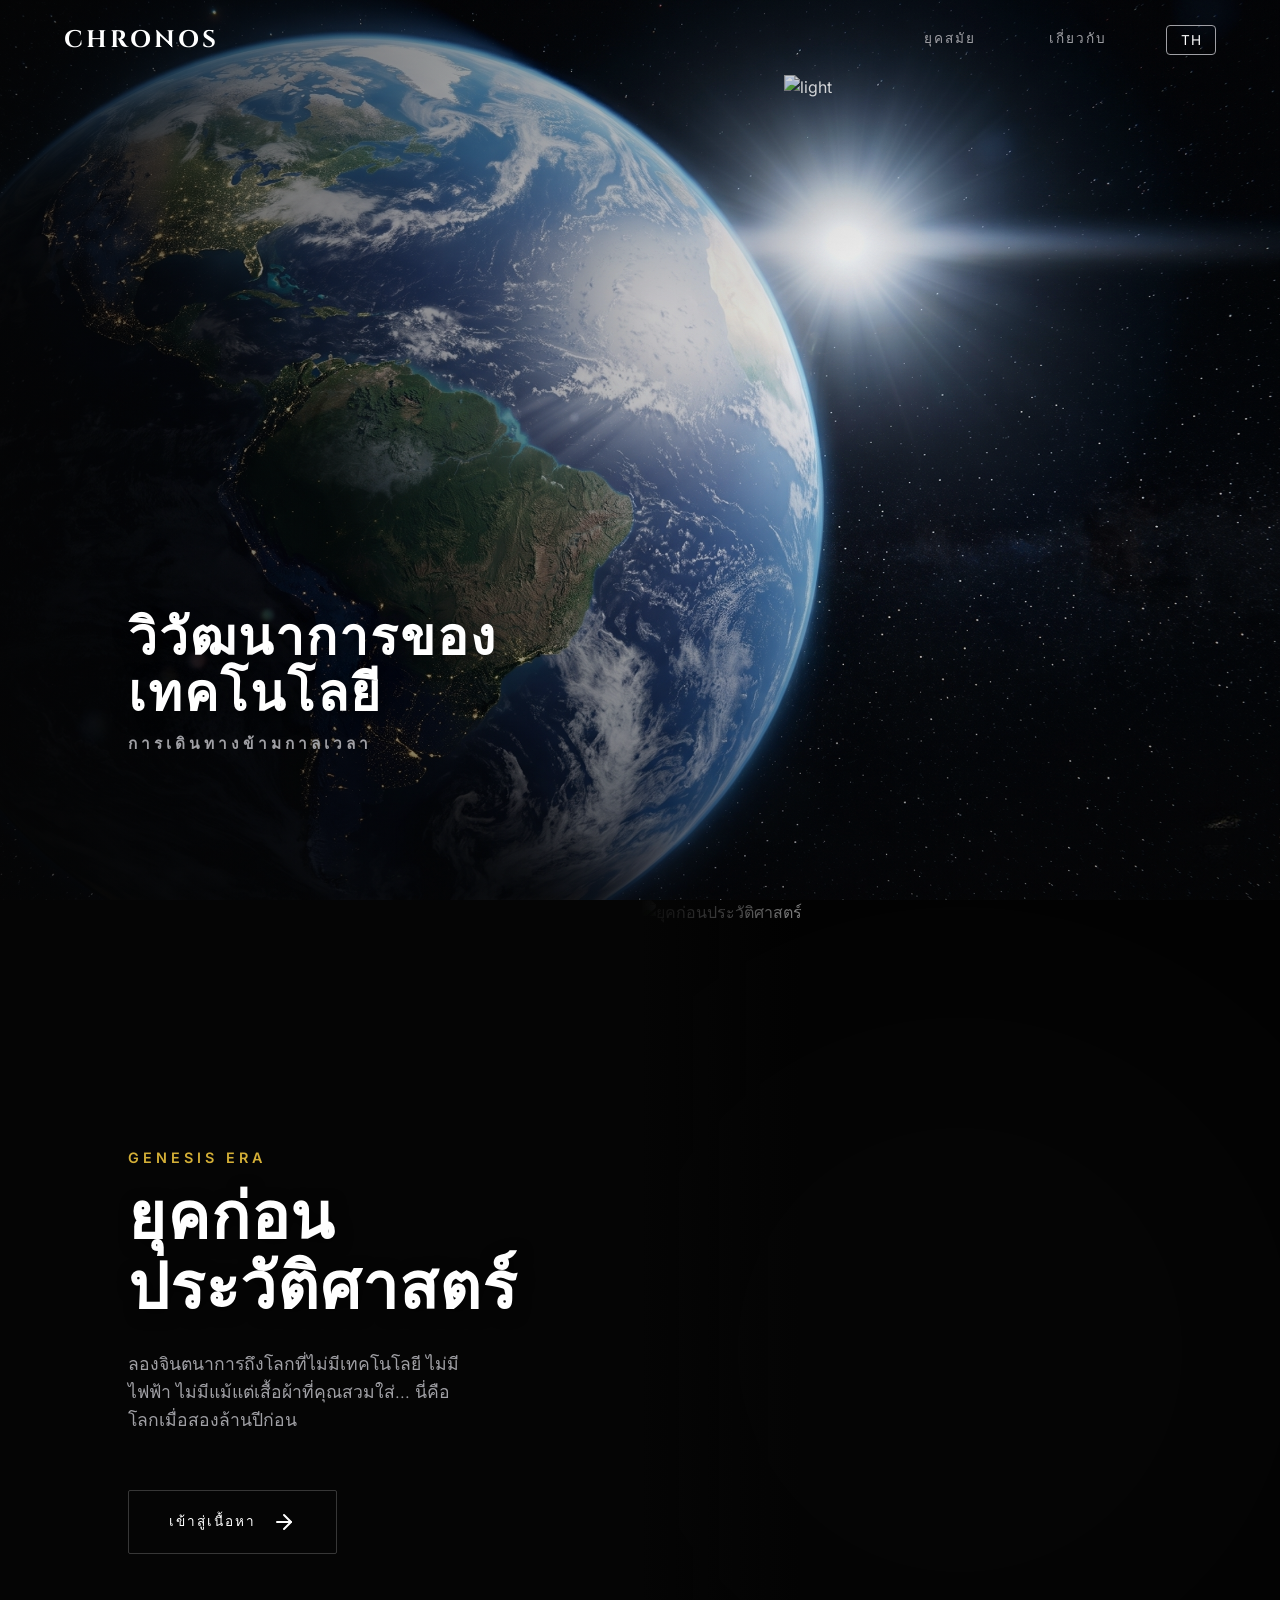
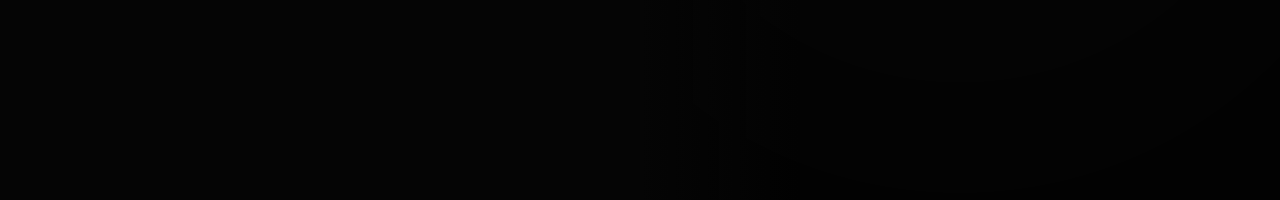
==== index.html @ e3b9368b "Update: Restructured the whole project and cleaned up code" ====
<!DOCTYPE html>
<html lang="en">

<head>
    <meta charset="UTF-8">
    <meta name="viewport" content="width=device-width, initial-scale=1.0">
    <title>CHRONOS - Advanced Parallax Eras</title>

    <!-- Google Fonts: Cinzel for headings, Inter for body text -->
    <link rel="preconnect" href="https://fonts.googleapis.com">
    <link rel="preconnect" href="https://fonts.gstatic.com" crossorigin>
    <link href="https://fonts.googleapis.com/css2?family=Cinzel:wght@400;700&family=Inter:wght@300;400;600&display=swap"
        rel="stylesheet">

    <!-- CSS Linking -->
    <link rel="stylesheet" href="css/global.css">
    <link rel="stylesheet" href="css/index.css">
</head>

<body>
    <!-- Navbar -->
    <nav class="navbar">
        <!-- Left Side: Logo -->
        <div class="nav-left">
            <a href="#" class="logo" id="nav-logo">CHRONOS</a>
        </div>

        <!-- Right Side: Links & Controls -->
        <div class="nav-right">
            <ul class="nav-links">
                <li><a href="#" class="active" id="nav-eras">Eras</a></li>
                <li><a href="#" id="nav-about">About</a></li>
            </ul>
            <!-- Language Switcher -->
            <button id="lang-toggle" class="control-btn" aria-label="Toggle Language">
                <span id="lang-text">TH</span>
            </button>
        </div>
    </nav>

    <!-- App Container for Global Scroll Translate -->
    <div id="app-container" class="app-container">

        <!-- Hero Section -->
        <header class="hero-section" id="hero">
            <div class="hero-overlay"></div>

            <!-- Light Effect Layer -->
            <div class="light-container">
                <img src="assets/img/light.png" class="light-layer" alt="light">
            </div>

            <div class="hero-content">
                <h1 class="hero-title" id="hero-title">The Evolution of Technology</h1>
                <p class="hero-subtitle" id="hero-subtitle">A Journey Through Time</p>
            </div>
        </header>

        <!-- Main Split-Screen Layout -->
        <main class="split-layout">

            <!-- Left Side: Dynamic Text Content -->
            <section class="content-left">
                <div class="text-container" id="text-container">
                    <h3 class="era-category" id="era-category"></h3>
                    <h1 class="era-title" id="era-title"></h1>
                    <p class="era-description" id="era-description"></p>
                    <a href="#" class="btn-primary" id="era-link">
                        <span>Enter Chapter</span>
                        <svg width="24" height="24" viewBox="0 0 24 24" fill="none" stroke="currentColor"
                            stroke-width="2" stroke-linecap="round" stroke-linejoin="round">
                            <line x1="5" y1="12" x2="19" y2="12"></line>
                            <polyline points="12 5 19 12 12 19"></polyline>
                        </svg>
                    </a>
                </div>
            </section>

            <!-- Right Side: Scrollable Image Slider Container -->
            <section class="content-right" id="slider-container">
                <div class="slider-track" id="slider-track">
                    <!-- Images will be dynamically injected here via JavaScript -->
                </div>
            </section>

        </main>
    </div>

    <!-- JS Linking -->
    <script src="js/main.js"></script>
</body>

</html>
---- css/global.css ----
@import url('https://fonts.googleapis.com/css2?family=Cinzel:wght@400;700&family=Inter:wght@300;400;600&display=swap');

:root {
    /* Color Palette - Permanent Dark Mode */
    --bg-color: #050505;
    --text-primary: #ffffff;
    --text-secondary: #a0a0a5;
    
    /* Dynamic Era Theme Color */
    --era-color: #d4af37; /* Default Gold */
    --accent-color: var(--era-color);
    --accent-hover: #f3e5ab;
    
    --nav-bg: rgba(5, 5, 5, 0.9);

    /* Typography */
    --font-heading: 'Cinzel', serif;
    --font-body: 'Inter', sans-serif;

    /* Layout */
    --nav-height: 80px;
}

* {
    margin: 0;
    padding: 0;
    box-sizing: border-box;
}

body {
    background-color: var(--bg-color);
    color: var(--text-primary);
    font-family: var(--font-body);
    overflow: hidden;
    /* Prevent body scroll entirely */
    line-height: 1.6;
    -webkit-font-smoothing: antialiased;
    transition: background-color 0.5s ease, color 0.5s ease;
}

/* Minimal Navbar */
.navbar {
    position: fixed;
    top: 0;
    left: 0;
    width: 100%;
    height: var(--nav-height);
    display: flex;
    justify-content: space-between;
    align-items: center;
    padding: 0 5%;
    z-index: 100;
    background: transparent;
}

.nav-left {
    display: flex;
    align-items: center;
}

.logo {
    font-family: var(--font-heading);
    font-size: 1.5rem;
    font-weight: 700;
    letter-spacing: 3px;
    color: var(--text-primary);
    text-transform: uppercase;
    text-decoration: none;
}

.nav-links {
    display: flex;
    list-style: none;
    gap: 3rem;
}

/* Navbar Controls (Theme, Lang) */
.nav-right {
    display: flex;
    align-items: center;
    gap: 3rem;
}

.control-btn {
    background: none;
    border: 1px solid var(--text-secondary);
    color: var(--text-primary);
    cursor: pointer;
    font-family: var(--font-body);
    font-size: 0.85rem;
    padding: 0.4rem 0.8rem;
    border-radius: 4px;
    display: flex;
    align-items: center;
    justify-content: center;
    transition: color 0.3s ease, background-color 0.3s ease, border-color 0.3s ease, opacity 0.3s ease;
    text-transform: uppercase;
    letter-spacing: 1px;
}

#lang-toggle {
    min-width: 50px;
    /* Lock width for TH/EN switch */
}

.control-btn:hover {
    border-color: var(--accent-color);
    color: var(--accent-color);
}

.control-btn svg {
    width: 18px;
    height: 18px;
    fill: currentColor;
}

.nav-links a {
    text-decoration: none;
    color: var(--text-secondary);
    font-size: 0.85rem;
    text-transform: uppercase;
    letter-spacing: 2px;
    transition: color 0.3s ease;
    position: relative;
    padding-bottom: 5px;

    /* Layout Lock */
    display: inline-flex;
    justify-content: center;
    align-items: center;
    min-width: 80px;
}

.nav-links a:hover,
.nav-links a.active {
    color: var(--accent-color);
}

.nav-links a::after {
    content: '';
    position: absolute;
    bottom: 0;
    left: 0;
    width: 0;
    height: 1px;
    background-color: var(--accent-color);
    transition: width 0.3s ease;
}

.nav-links a:hover::after,
.nav-links a.active::after {
    width: 100%;
}
---- css/index.css ----
/* App Container for Global Translate */
.app-container {
    width: 100vw;
    height: 100vh;
    will-change: transform;
    transition: transform 1s cubic-bezier(0.645, 0.045, 0.355, 1);
}

/* Hero Section */
.hero-section {
    width: 100vw;
    height: 100vh;
    position: relative;
    display: flex;
    justify-content: flex-start;
    align-items: flex-end;
    padding-left: 10%;
    padding-bottom: 15vh;
    background-image: url('../assets/img/earth1.png');
    background-size: cover;
    background-position: center right;
    background-attachment: fixed;
}

.hero-overlay {
    position: absolute;
    top: 0;
    left: 0;
    width: 100%;
    height: 100%;
    background: radial-gradient(circle at 70% 40%, transparent 0%, rgba(5, 5, 5, 0.8) 100%);
}

.hero-content {
    position: relative;
    z-index: 10;
    text-align: left;
    max-width: 600px;
    transition: opacity 0.8s ease, transform 0.8s ease;
}

/* Light Parallax Animation Classes */
.hero-section.light-transition .hero-content {
    opacity: 0;
    transform: translateX(-50px);
}

.light-container {
    position: absolute;
    top: 0;
    left: 0;
    width: 100%;
    height: 100%;
    overflow: hidden;
    pointer-events: none;
    z-index: 5;
}

.light-layer {
    position: absolute;
    top: 25%;
    right: 27%;
    width: 300px;
    height: 300px;
    object-fit: contain;
    mix-blend-mode: screen;
    transform: translate(50%, -50%) scale(1);
    opacity: 0.8;
    transition: transform 2s cubic-bezier(0.4, 0, 0.2, 1), opacity 2s ease-in;
}

/* Trigger Light Scaled & Centered (White Out) */
.hero-section.light-transition .light-layer {
    transform: translate(50%, -50%) scale(40);
    opacity: 1;
}

/* White Flash Overlay for seamless transition */
.hero-section::after {
    content: '';
    position: absolute;
    top: 0;
    left: 0;
    width: 100%;
    height: 100%;
    background: #ffffff;
    opacity: 0;
    pointer-events: none;
    z-index: 6;
    transition: opacity 1.5s ease-in 0.5s;
    /* Delayed whiteout */
}

.hero-section.light-transition::after {
    opacity: 1;
}

.hero-title {
    font-family: var(--font-heading);
    font-size: clamp(2rem, 4vw, 3.5rem);
    font-weight: 700;
    letter-spacing: 2px;
    margin-bottom: 0.5rem;
    text-shadow: 2px 4px 20px rgba(0, 0, 0, 0.8);
    line-height: 1.1;
    text-transform: uppercase;
}

.hero-subtitle {
    font-family: var(--font-body);
    font-size: clamp(0.9rem, 1.2vw, 1.2rem);
    color: var(--text-secondary);
    letter-spacing: 4px;
    margin-bottom: 0.5rem;
    text-transform: uppercase;
    font-weight: 600;
}



/* Main Split Layout Container */
.split-layout {
    display: flex;
    width: 100vw;
    height: 100vh;
    overflow-y: hidden;
}

/* Left Content - Text & Information */
.content-left {
    width: 50%;
    height: 100%;
    display: flex;
    align-items: center;
    padding: 0 10%;
    position: relative;
    z-index: 10;
}

/* Text Container */
.text-container {
    width: 100%;
    max-width: 600px;
    position: relative;
}

/* Typography Specifics */
.era-category {
    font-size: 0.9rem;
    color: var(--accent-color);
    text-transform: uppercase;
    letter-spacing: 4px;
    margin-bottom: 1rem;
    font-weight: 600;
}

.era-title {
    font-family: var(--font-heading);
    font-size: clamp(2.5rem, 5vw, 4.5rem);
    /* Responsive font size */
    line-height: 1.1;
    margin-bottom: 1.5rem;
    font-weight: 700;
    letter-spacing: 1px;
    text-shadow: 2px 4px 15px rgba(0, 0, 0, 0.6);
}

.era-description {
    font-size: 1.1rem;
    color: var(--text-secondary);
    margin-bottom: 3.5rem;
    font-weight: 300;
    max-width: 90%;
}

/* Call to Action Button */
.btn-primary {
    display: inline-flex;
    align-items: center;
    gap: 1rem;
    padding: 1.2rem 2.5rem;
    background-color: transparent;
    color: var(--text-primary);
    text-decoration: none;
    border: 1px solid rgba(255, 255, 255, 0.2);
    border-radius: 2px;
    font-size: 0.85rem;
    text-transform: uppercase;
    letter-spacing: 2px;
    transition: all 0.4s ease;
    overflow: hidden;
    position: relative;
}

.btn-primary::before {
    content: '';
    position: absolute;
    top: 0;
    left: 0;
    width: 0%;
    height: 100%;
    background-color: var(--text-primary);
    transition: width 0.5s cubic-bezier(0.77, 0, 0.175, 1);
    z-index: -1;
}

.btn-primary:hover {
    color: var(--bg-color);
    border-color: var(--text-primary);
}

.btn-primary:hover::before {
    width: 100%;
}

.btn-primary svg {
    transition: transform 0.3s ease;
}

.btn-primary:hover svg {
    transform: translateX(8px);
}


/* Right Content - Vertical Image Slider */
.content-right {
    width: 50%;
    height: 100%;
    overflow: hidden;
    position: relative;
    cursor: grab;
}

.content-right:active {
    cursor: grabbing;
}

/* Gradient overlay to blend left and right sections smoothly */
.content-right::before {
    content: '';
    position: absolute;
    top: 0;
    left: 0;
    width: 25%;
    height: 100%;
    background: linear-gradient(to right, var(--bg-color), transparent);
    z-index: 5;
    pointer-events: none;
}

.slider-track {
    display: flex;
    flex-direction: column;
    /* Changed to vertical stack */
    width: 100%;
    height: fit-content;
    will-change: transform;
    transition: transform 1s cubic-bezier(0.645, 0.045, 0.355, 1);
}

.slide {
    width: 100%;
    /* Take full width of content-right */
    height: 100vh;
    /* Each slide takes exactly viewport height */
    position: relative;
    overflow: hidden;
}

.slide img {
    width: 100%;
    height: 100%;
    object-fit: cover;
    object-position: center;
    transform: scale(1.15);
    /* Start slightly zoomed in */
    transition: transform 1.5s cubic-bezier(0.25, 1, 0.5, 1);
    filter: brightness(0.6);
}

/* Parallax zoom-out effect when active */
.slide.active img {
    transform: scale(1);
    filter: brightness(0.9);
}

/* Vignette overlay for images */
.slide::after {
    content: '';
    position: absolute;
    top: 0;
    left: 0;
    width: 100%;
    height: 100%;
    background: radial-gradient(circle at center, transparent 40%, rgba(0, 0, 0, 0.6) 100%);
    pointer-events: none;
}
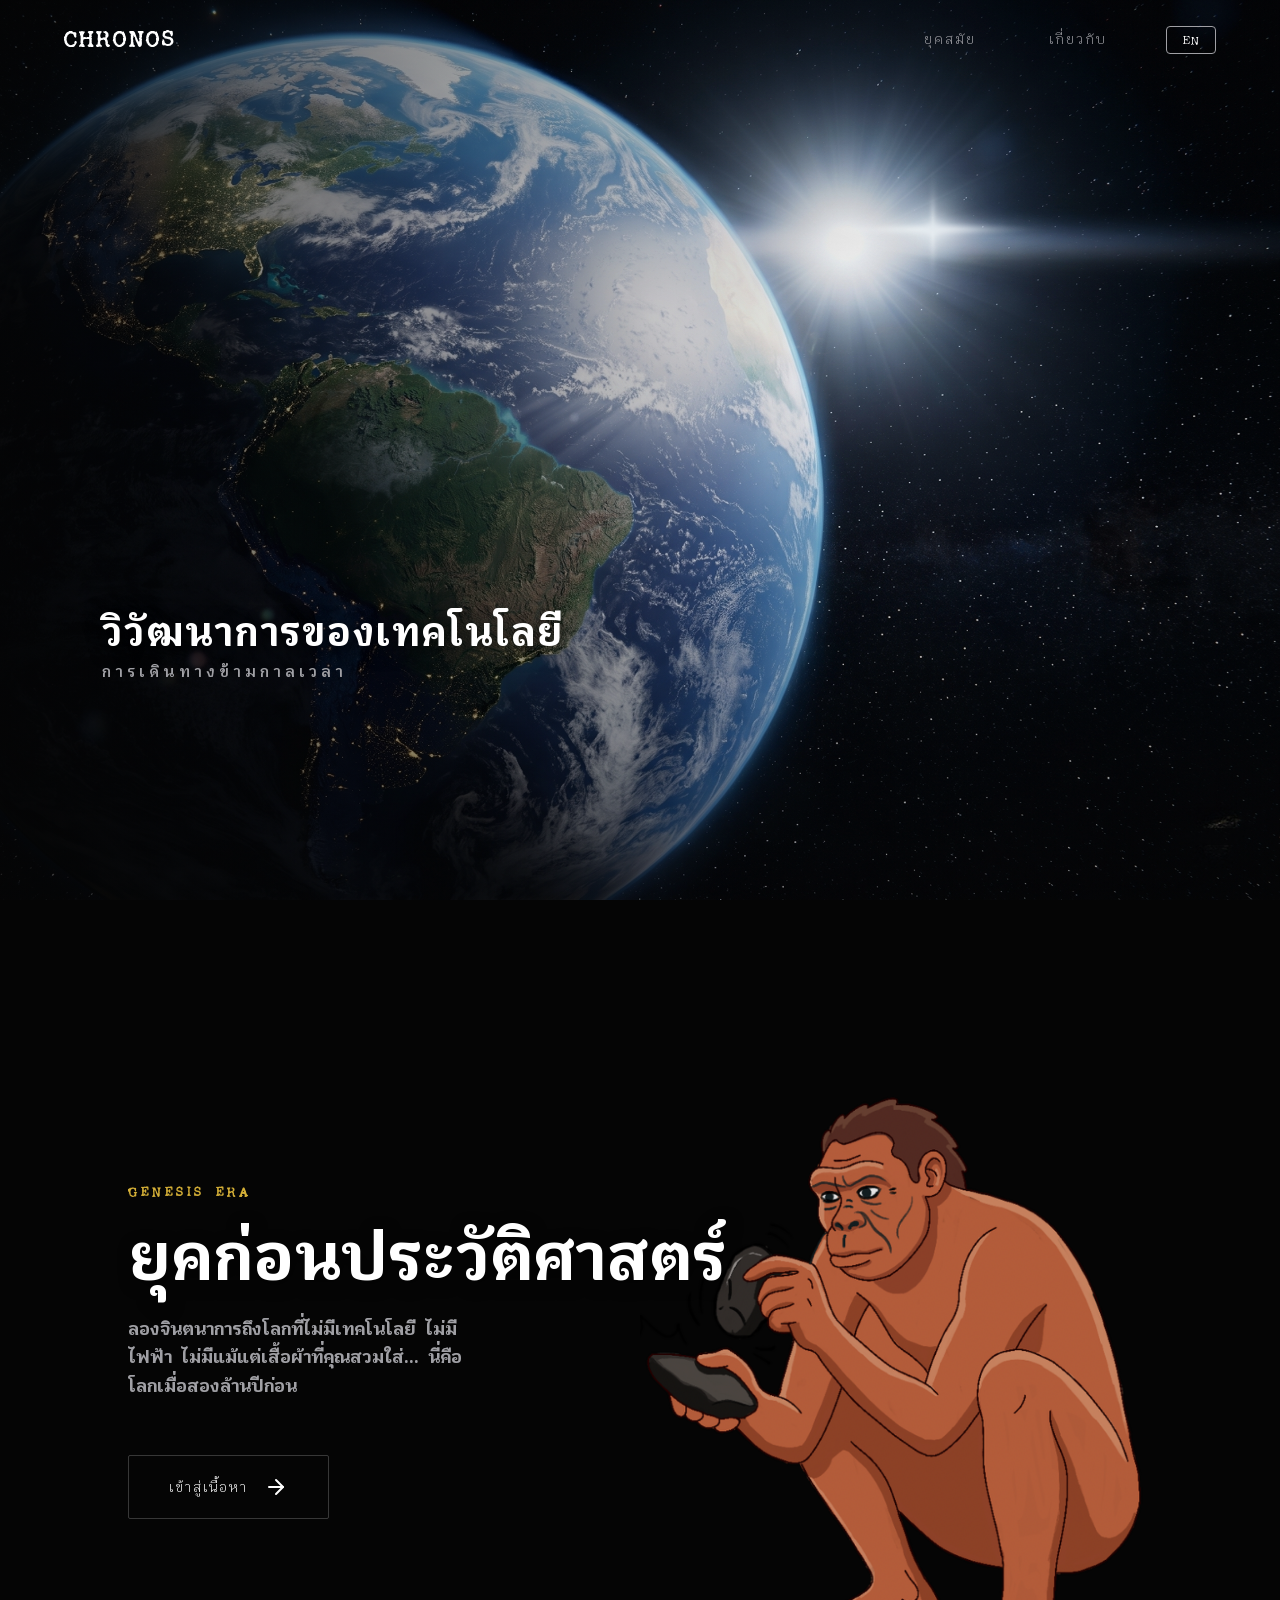
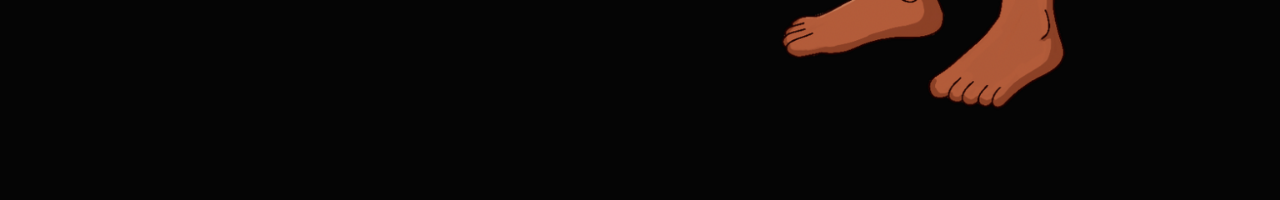
==== commit 78e4b350: "Refactor: Reorganize image assets into hero and chapter1 folders" ====
--- a/index.html
+++ b/index.html
@@ -1,4 +1,4 @@
-<!DOCTYPE html>
+﻿<!DOCTYPE html>
 <html lang="en">
 
 <head>
@@ -15,6 +15,13 @@
     <!-- CSS Linking -->
     <link rel="stylesheet" href="css/global.css">
     <link rel="stylesheet" href="css/index.css">
+
+    <!-- Handle returning from chapter seamlessly -->
+    <script>
+        if (window.location.search.includes('return=true')) {
+            document.documentElement.classList.add('returning');
+        }
+    </script>
 </head>
 
 <body>
@@ -47,7 +54,7 @@
 
             <!-- Light Effect Layer -->
             <div class="light-container">
-                <img src="assets/img/light.png" class="light-layer" alt="light">
+                <img src="assets/img/hero/Light.png" class="light-layer" alt="light">
             </div>
 
             <div class="hero-content">
--- a/css/global.css
+++ b/css/global.css
@@ -1,21 +1,39 @@
-@import url('https://fonts.googleapis.com/css2?family=Cinzel:wght@400;700&family=Inter:wght@300;400;600&display=swap');
+﻿@import url('https://fonts.googleapis.com/css2?family=Cinzel:wght@400;700&family=Inter:wght@300;400;600&family=Krub:wght@300;400;500;600;700&display=swap');
+
+@font-face {
+    font-family: 'Andreas';
+    src: url('../Font/Font_Eng/ANDRT___.ttf') format('truetype');
+}
+
+@font-face {
+    font-family: 'TorsilpDeMak';
+    src: url('../Font/Font_Thai/TorsilpDeMak.ttf') format('truetype');
+    font-weight: normal;
+}
+
+@font-face {
+    font-family: 'TorsilpDeMak';
+    src: url('../Font/Font_Thai/TorsilpDeMakBold.ttf') format('truetype');
+    font-weight: bold;
+}
 
 :root {
     /* Color Palette - Permanent Dark Mode */
     --bg-color: #050505;
     --text-primary: #ffffff;
     --text-secondary: #a0a0a5;
-    
+
     /* Dynamic Era Theme Color */
-    --era-color: #d4af37; /* Default Gold */
+    --era-color: #d4af37;
+    /* Default Gold */
     --accent-color: var(--era-color);
     --accent-hover: #f3e5ab;
-    
+
     --nav-bg: rgba(5, 5, 5, 0.9);
 
     /* Typography */
-    --font-heading: 'Cinzel', serif;
-    --font-body: 'Inter', sans-serif;
+    --font-heading: 'Andreas', 'Krub', 'TorsilpDeMak', serif;
+    --font-body: 'Andreas', 'Krub', 'TorsilpDeMak', sans-serif;
 
     /* Layout */
     --nav-height: 80px;
@@ -35,7 +53,15 @@
     /* Prevent body scroll entirely */
     line-height: 1.6;
     -webkit-font-smoothing: antialiased;
+    -moz-osx-font-smoothing: grayscale;
+    text-rendering: optimizeLegibility;
+    font-feature-settings: "mark" 1, "mkmk" 1, "ccmp" 1, "liga" 1;
     transition: background-color 0.5s ease, color 0.5s ease;
+}
+
+/* Global Thai Typography override to be thin */
+:lang(th) {
+    font-weight: 300;
 }
 
 /* Minimal Navbar */
--- a/css/index.css
+++ b/css/index.css
@@ -1,4 +1,4 @@
-/* App Container for Global Translate */
+﻿/* App Container for Global Translate */
 .app-container {
     width: 100vw;
     height: 100vh;
@@ -14,9 +14,9 @@
     display: flex;
     justify-content: flex-start;
     align-items: flex-end;
-    padding-left: 10%;
-    padding-bottom: 15vh;
-    background-image: url('../assets/img/earth1.png');
+    padding-left: 8%;
+    padding-bottom: 23vh;
+    background-image: url('../assets/img/hero/earth1.png');
     background-size: cover;
     background-position: center right;
     background-attachment: fixed;
@@ -33,9 +33,9 @@
 
 .hero-content {
     position: relative;
-    z-index: 10;
+    z-index: 5;
     text-align: left;
-    max-width: 600px;
+    max-width: 800px;
     transition: opacity 0.8s ease, transform 0.8s ease;
 }
 
@@ -53,7 +53,7 @@
     height: 100%;
     overflow: hidden;
     pointer-events: none;
-    z-index: 5;
+    z-index: 10;
 }
 
 .light-layer {
@@ -75,6 +75,32 @@
     opacity: 1;
 }
 
+/* Return Transition from Chapter (Seamless) */
+html.returning body::after {
+    content: '';
+    position: fixed;
+    top: 0; left: 0; width: 100vw; height: 100vh;
+    background: #ffffff;
+    z-index: 10000;
+    transition: opacity 1.5s ease-in 0.5s; /* Same timing as hero flash */
+    pointer-events: none;
+}
+html.returning.loaded body::after {
+    opacity: 0;
+}
+html.returning:not(.loaded) .light-layer {
+    transform: translate(50%, -50%) scale(40);
+    opacity: 1;
+    transition: none; /* prevent animation until loaded */
+}
+html.returning.loaded .light-layer {
+    animation: shrinkLight 2s cubic-bezier(0.4, 0, 0.2, 1) forwards;
+}
+@keyframes shrinkLight {
+    0% { transform: translate(50%, -50%) scale(40); opacity: 1; }
+    100% { transform: translate(50%, -50%) scale(1); opacity: 0.8; }
+}
+
 /* White Flash Overlay for seamless transition */
 .hero-section::after {
     content: '';
@@ -97,13 +123,14 @@
 
 .hero-title {
     font-family: var(--font-heading);
-    font-size: clamp(2rem, 4vw, 3.5rem);
+    font-size: clamp(1.5rem, 3vw, 2.8rem);
     font-weight: 700;
     letter-spacing: 2px;
     margin-bottom: 0.5rem;
     text-shadow: 2px 4px 20px rgba(0, 0, 0, 0.8);
     line-height: 1.1;
     text-transform: uppercase;
+    white-space: nowrap;
 }
 
 .hero-subtitle {
@@ -124,6 +151,32 @@
     width: 100vw;
     height: 100vh;
     overflow-y: hidden;
+    position: relative;
+}
+
+/* White flash overlay for split-layout */
+.split-layout::after {
+    content: '';
+    position: absolute;
+    top: 0;
+    left: 0;
+    width: 100%;
+    height: 100%;
+    background: #ffffff;
+    opacity: 0;
+    pointer-events: none;
+    z-index: 100;
+    transition: opacity 2s ease-out;
+}
+
+.split-layout.flash-active::after {
+    opacity: 1;
+    transition: none;
+}
+
+.split-layout.flash-out::after {
+    opacity: 1;
+    transition: opacity 1.5s ease-in;
 }
 
 /* Left Content - Text & Information */
@@ -163,6 +216,7 @@
     font-weight: 700;
     letter-spacing: 1px;
     text-shadow: 2px 4px 15px rgba(0, 0, 0, 0.6);
+    white-space: nowrap;
 }
 
 .era-description {
@@ -171,6 +225,10 @@
     margin-bottom: 3.5rem;
     font-weight: 300;
     max-width: 90%;
+}
+
+:lang(th) .era-description {
+    font-weight: bold;
 }
 
 /* Call to Action Button */
@@ -243,7 +301,8 @@
     left: 0;
     width: 25%;
     height: 100%;
-    background: linear-gradient(to right, var(--bg-color), transparent);
+    /* background: linear-gradient(to right, var(--bg-color), transparent); */
+    /* Removed shadow per user request */
     z-index: 5;
     pointer-events: none;
 }
@@ -292,6 +351,7 @@
     left: 0;
     width: 100%;
     height: 100%;
-    background: radial-gradient(circle at center, transparent 40%, rgba(0, 0, 0, 0.6) 100%);
+    /* background: radial-gradient(circle at center, transparent 40%, rgba(0, 0, 0, 0.6) 100%); */
+    /* Removed vignette shadow */
     pointer-events: none;
 }
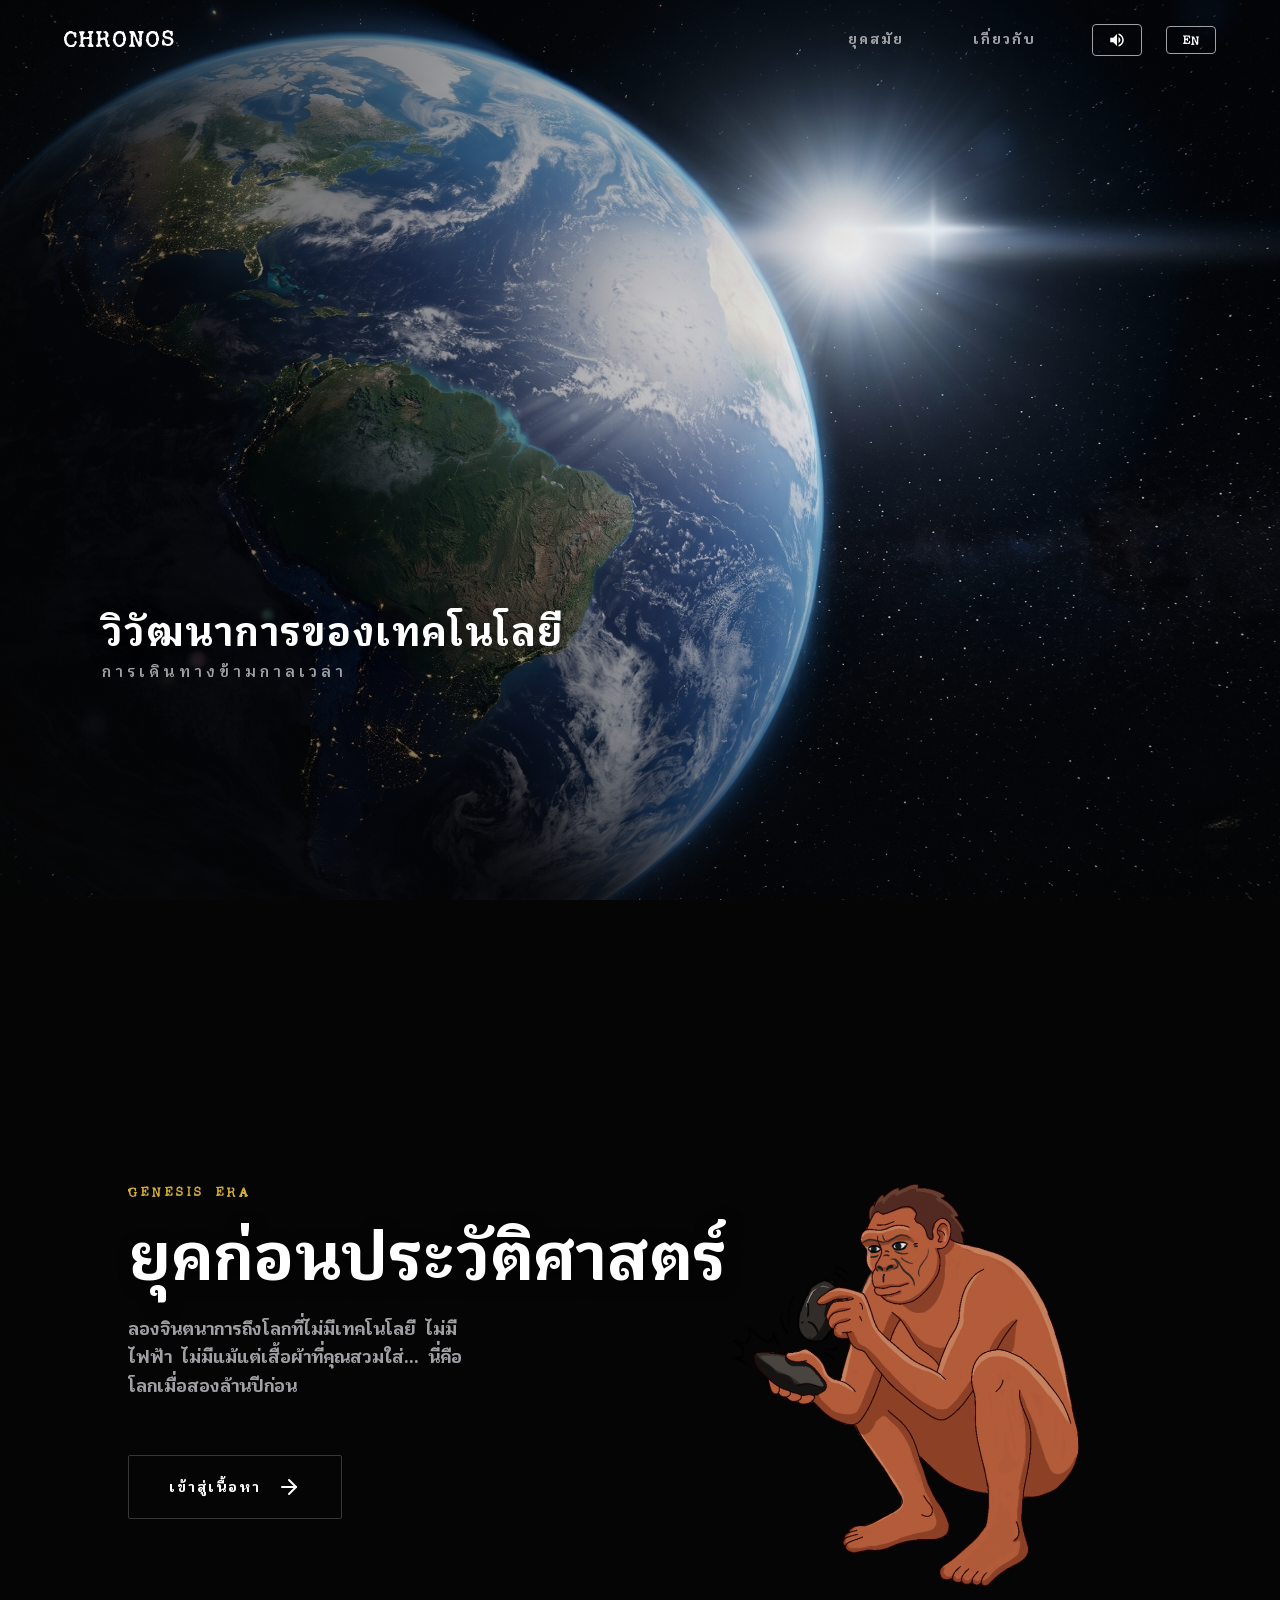
==== commit f699e2a0: "Split main.js into per-page scripts and add both chapters' audio js/main.js drove the index page and" ====
--- a/index.html
+++ b/index.html
@@ -94,7 +94,10 @@
     </div>
 
     <!-- JS Linking -->
-    <script src="js/main.js"></script>
+    <!-- Shared mute state. Must load before the page script, which reads
+         AudioSettings while building its audio elements. -->
+    <script src="js/audio-settings.js"></script>
+    <script src="js/index.js"></script>
 </body>
 
 </html>
--- a/css/global.css
+++ b/css/global.css
@@ -61,7 +61,7 @@
 
 /* Global Thai Typography override to be thin */
 :lang(th) {
-    font-weight: 300;
+    font-weight: bold;
 }
 
 /* Minimal Navbar */
--- a/css/index.css
+++ b/css/index.css
@@ -324,11 +324,14 @@
     /* Each slide takes exactly viewport height */
     position: relative;
     overflow: hidden;
+    display: flex;
+    align-items: center;
+    justify-content: center;
 }
 
 .slide img {
     width: 100%;
-    height: 100%;
+    height: 66%;
     object-fit: cover;
     object-position: center;
     transform: scale(1.15);
@@ -343,6 +346,13 @@
     filter: brightness(0.9);
 }
 
+/* Chapter 2 cover is a padded illustration, not a full-bleed photo: fit instead of crop */
+.era-cover-contain {
+    object-fit: contain;
+    object-position: center;
+    box-sizing: border-box;
+}
+
 /* Vignette overlay for images */
 .slide::after {
     content: '';
@@ -354,4 +364,29 @@
     /* background: radial-gradient(circle at center, transparent 40%, rgba(0, 0, 0, 0.6) 100%); */
     /* Removed vignette shadow */
     pointer-events: none;
-}+}
+/* =========================================
+   AUDIO MUTE BUTTON
+   Duplicated from chapter1.css rather than shared: the chapters each keep their own copy
+   (see the same note in chapter2.css), so a page's stylesheet stays self-contained.
+   ========================================= */
+
+/* Lives inside .nav-right, so the navbar's flex layout places it — this only needs to
+   match #lang-toggle's footprint so the two controls read as a pair. Icon sizing comes
+   from global.css (.control-btn svg). The negative margin pulls the pair closer than
+   .nav-right's 3rem gap, so they group as one cluster. */
+.audio-toggle {
+    min-width: 50px;
+    margin-right: -1.5rem;
+}
+
+/* Fallback only: used if the navbar isn't present, so the button never disappears. */
+.audio-toggle-floating {
+    position: fixed;
+    left: 5%;
+    bottom: 4%;
+    z-index: 300;
+    margin-right: 0;
+    background: rgba(0, 0, 0, 0.5);
+    backdrop-filter: blur(4px);
+}
